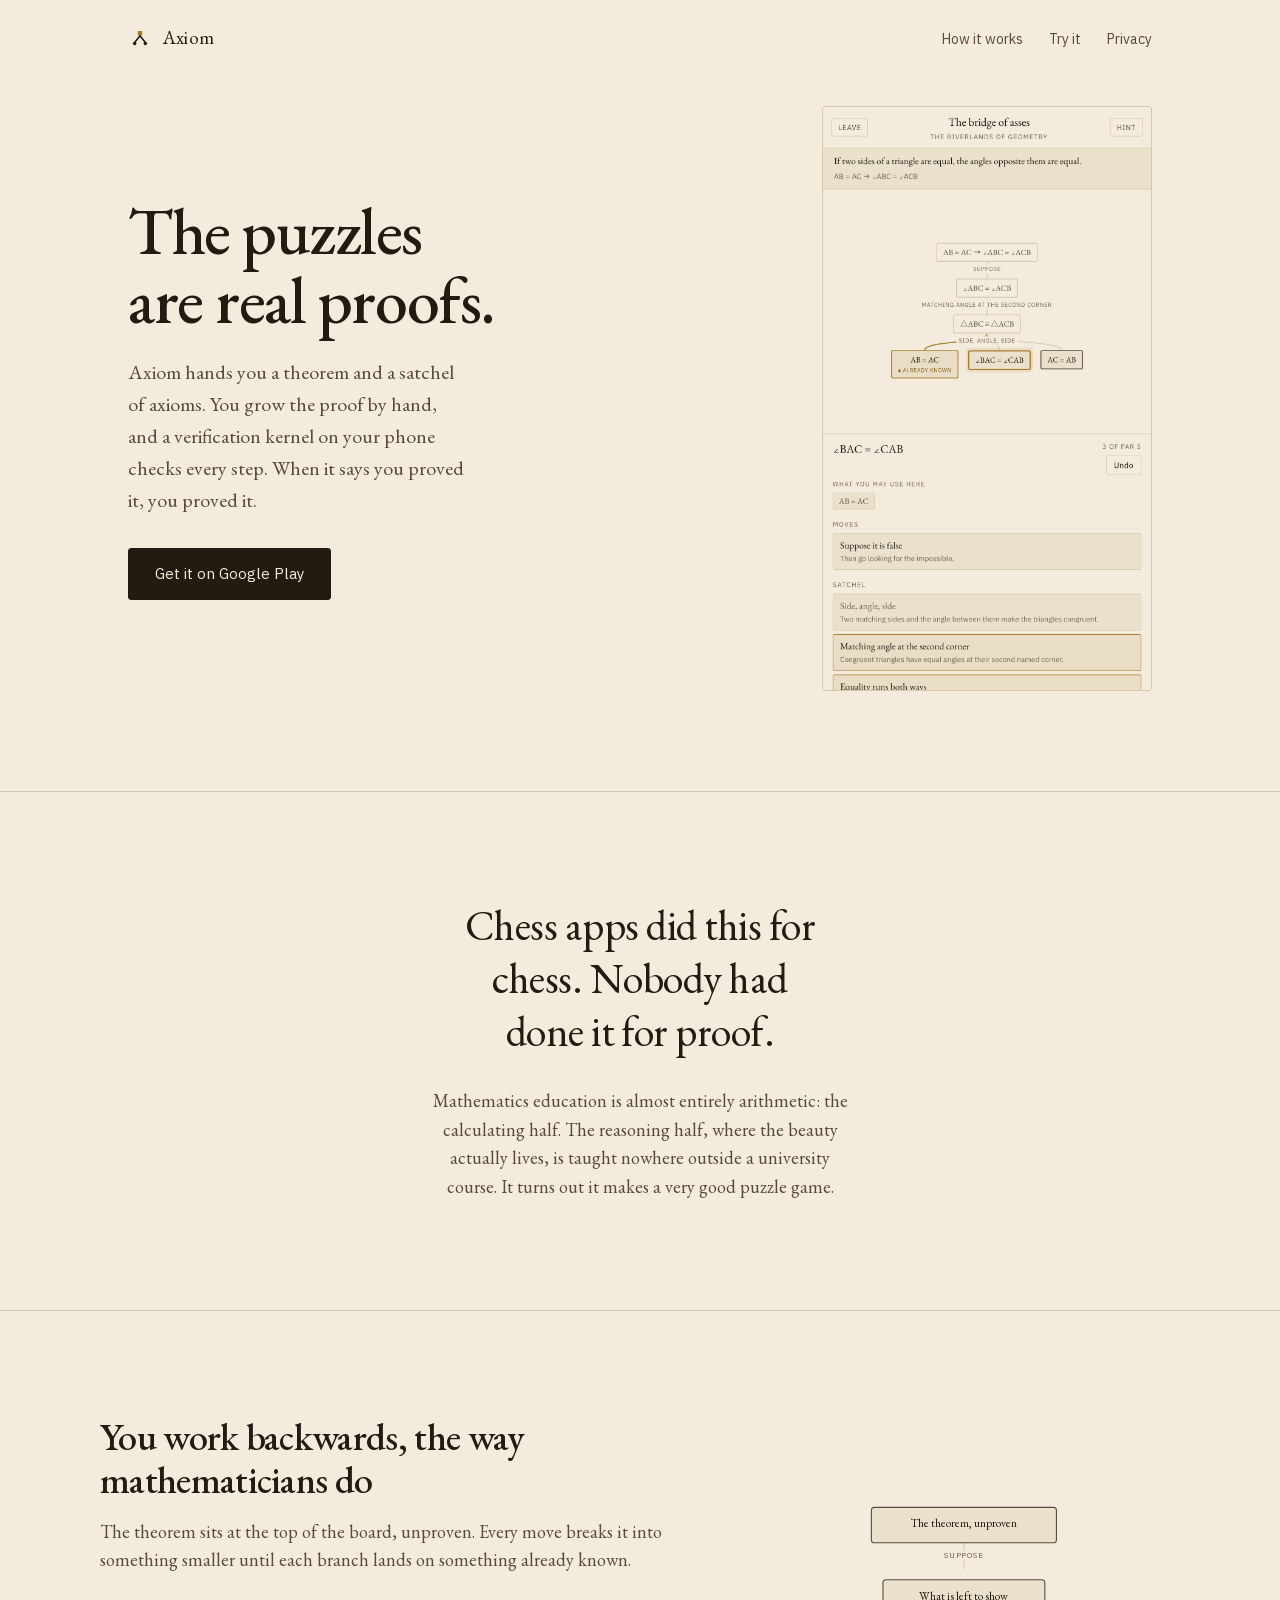
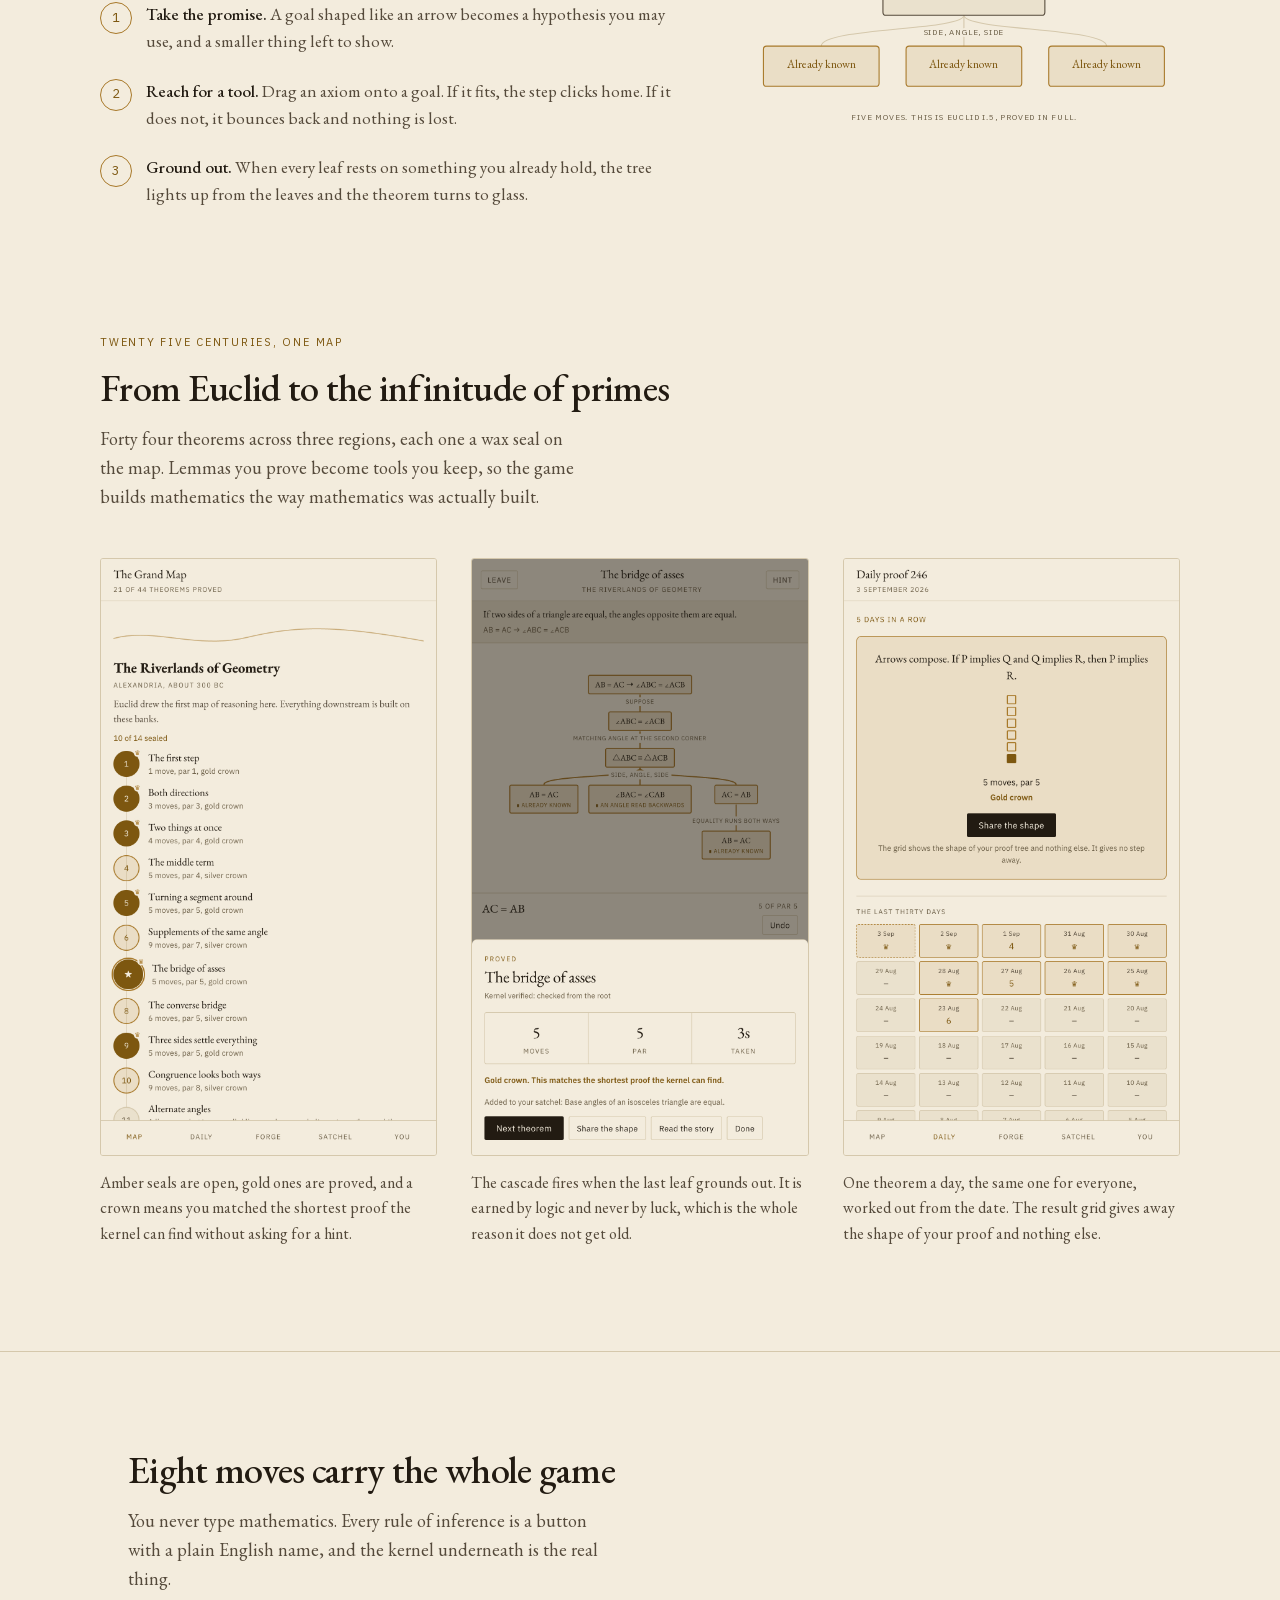
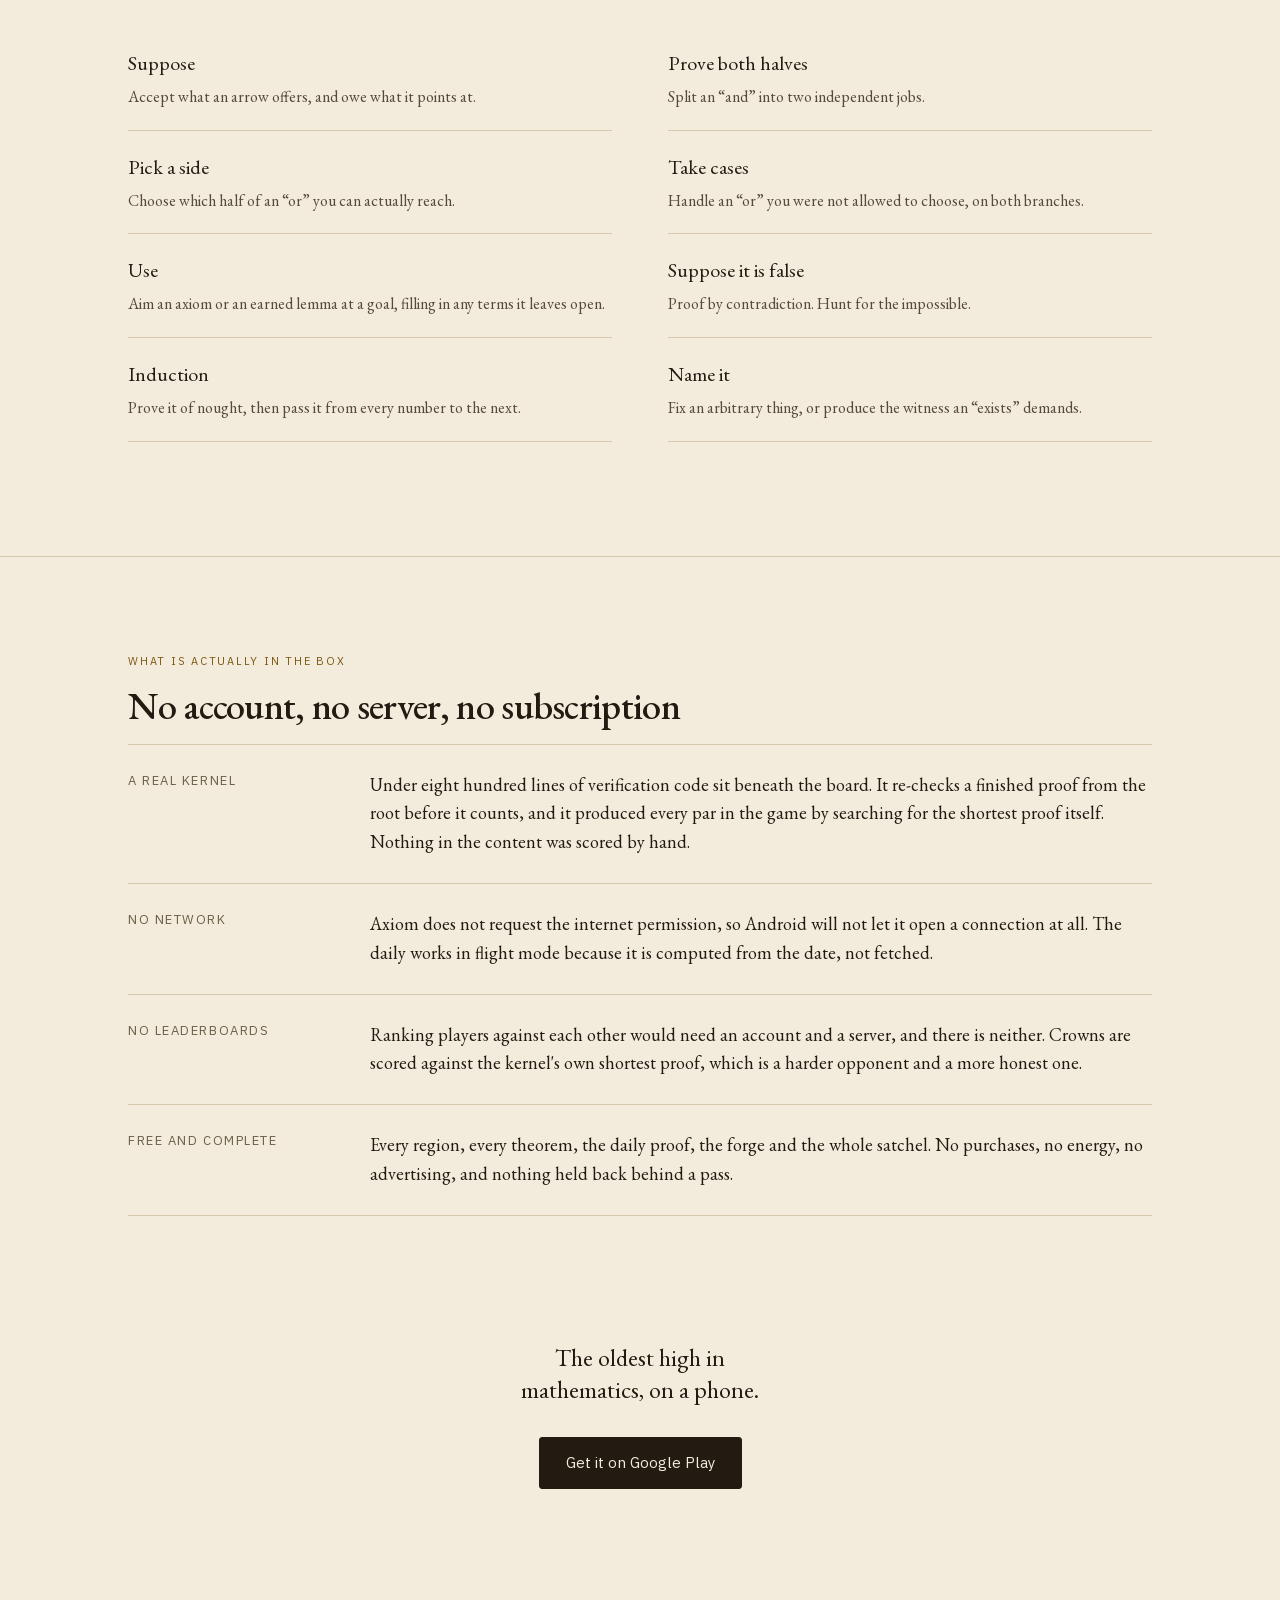
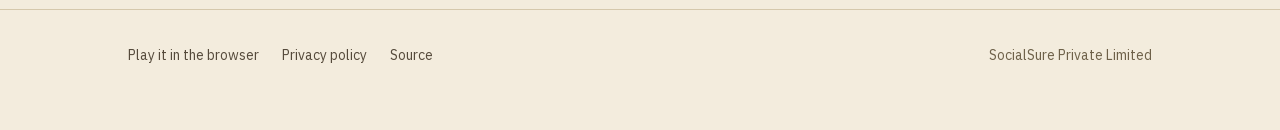
==== docs/index.html @ ab9def8e "Real mathematical proofs as drag-and-snap puzzles, checked by a verification kernel that ships insid" ====
<!doctype html>
<html lang="en">
<head>
<meta charset="utf-8">
<meta name="viewport" content="width=device-width, initial-scale=1">
<title>Axiom. The proof game.</title>
<meta name="description" content="A puzzle game whose puzzles are real mathematical theorems, checked by a verification kernel that runs on your phone. Euclid to the primes, a daily proof, and crowns for elegance. Free and offline.">
<meta property="og:title" content="Axiom. The proof game.">
<meta property="og:description" content="Prove real theorems by hand. A verification kernel checks every step, so when it says you proved it, you did.">
<meta property="og:type" content="website">
<link rel="icon" href="shots/icon.png">
<link rel="stylesheet" href="fonts/fonts.css">
<style>
  :root {
    --parch: #F3ECDD; --parch-2: #EAE1CD; --ink: #221B12; --ink-soft: #554A3B;
    --ink-faint: #6E6149; --hair: #D5C8AC; --gold: #7D5710; --gold-line: #A8792A;
    --gold-wash: rgba(168,121,42,0.13);
    --serif: "EB Garamond", Iowan Old Style, Palatino, Georgia, serif;
    --sans: "IBM Plex Sans", system-ui, -apple-system, sans-serif;
  }
  @media (prefers-color-scheme: dark) {
    :root { --parch: #17140F; --parch-2: #211C14; --ink: #EDE4D0; --ink-soft: #A99B82;
            --ink-faint: #9D8E6B; --hair: #3A3325; --gold: #D7A94A; --gold-line: #C69A3E;
            --gold-wash: rgba(215,169,74,0.14); }
  }
  * { box-sizing: border-box; }
  html { scroll-behavior: smooth; }
  body { margin: 0; background: var(--parch); color: var(--ink); font-family: var(--serif);
         font-size: 18px; line-height: 1.6; -webkit-font-smoothing: antialiased; }
  .wrap { max-width: 1080px; margin: 0 auto; padding: 0 28px; }
  a { color: var(--gold); }
  img { display: block; }
  .shot { width: 100%; height: auto; border: 1px solid var(--hair); border-radius: 3px; }

  .cta { display: inline-block; background: var(--ink); color: var(--parch); text-decoration: none;
         padding: 13px 26px; border-radius: 3px; font-family: var(--sans); font-size: 15px;
         border: 1px solid var(--ink); transition: transform .15s ease; }
  .cta:active { transform: translateY(1px); }
  .eyebrow { font-family: var(--sans); font-size: 11px; letter-spacing: .16em; text-transform: uppercase;
             color: var(--gold); margin: 0 0 14px; }

  nav { display: flex; align-items: center; justify-content: space-between; height: 76px; }
  .mark { display: flex; align-items: center; gap: 11px; font-size: 19px; letter-spacing: .01em; }
  .mark svg { width: 24px; height: 24px; display: block; }
  nav .links a { color: var(--ink-soft); text-decoration: none; font-family: var(--sans); font-size: 14px;
                 margin-left: 22px; }
  nav .links a:hover { color: var(--ink); }

  /* 1. hero: asymmetric split */
  .hero { display: grid; grid-template-columns: 1.1fr .9fr; gap: 60px; align-items: center;
          padding: 30px 0 100px; }
  .hero h1 { font-size: clamp(40px, 5.6vw, 66px); line-height: 1.04; letter-spacing: -.022em;
             margin: 0 0 22px; font-weight: 500; }
  .hero .sub { font-size: 20px; color: var(--ink-soft); margin: 0 0 32px; max-width: 34ch; }
  .hero .shot { max-width: 330px; margin-left: auto; }

  /* 2. manifesto: hairline band, type only, centred */
  .manifesto { border-top: 1px solid var(--hair); border-bottom: 1px solid var(--hair); padding: 108px 0;
               text-align: center; }
  .manifesto p.big { font-size: clamp(27px, 3.8vw, 42px); line-height: 1.26; margin: 0 auto;
                     max-width: 19ch; letter-spacing: -.012em; }
  .manifesto p.after { font-size: 18px; color: var(--ink-soft); max-width: 48ch; margin: 28px auto 0; }

  /* 3. diagram beside a numbered walk-through */
  .howto { display: grid; grid-template-columns: 1.15fr .85fr; gap: 64px; align-items: center;
           padding: 104px 0; }
  .howto h2, .gallery h2, .moves h2, .facts h2 { font-size: clamp(28px, 3.4vw, 38px); line-height: 1.14;
    letter-spacing: -.018em; margin: 0 0 16px; font-weight: 500; }
  .howto ol { list-style: none; counter-reset: step; padding: 0; margin: 26px 0 0; }
  .howto li { counter-increment: step; position: relative; padding-left: 46px; margin-bottom: 22px;
              color: var(--ink-soft); font-size: 17px; }
  .howto li::before { content: counter(step); position: absolute; left: 0; top: 1px; width: 30px; height: 30px;
    border: 1px solid var(--gold-line); border-radius: 50%; color: var(--gold); font-family: var(--sans);
    font-size: 13px; display: flex; align-items: center; justify-content: center; }
  .howto li b { color: var(--ink); font-weight: 500; }
  .diagram { width: 100%; height: auto; }
  .diagram .box { fill: var(--parch-2); stroke: var(--ink-soft); stroke-width: 1.4; }
  .diagram .box.done { fill: var(--gold-wash); stroke: var(--gold-line); }
  .diagram .edge { fill: none; stroke: var(--hair); stroke-width: 1.4; }
  .diagram text { font-family: var(--serif); font-size: 15px; fill: var(--ink); }
  .diagram text.rule { font-family: var(--sans); font-size: 10.5px; letter-spacing: .1em; fill: var(--ink-faint);
    paint-order: stroke; stroke: var(--parch); stroke-width: 5px; stroke-linejoin: round; }
  .diagram text.done { fill: var(--gold); }

  /* 4. gallery: one tall, two stacked */
  .gallery { padding: 0 0 104px; }
  .gallery .sub { color: var(--ink-soft); max-width: 54ch; margin: 0 0 46px; }
  .strip { display: grid; grid-template-columns: repeat(3, 1fr); gap: 34px; align-items: start; }
  figure { margin: 0; }
  figcaption { color: var(--ink-soft); font-size: 16px; margin-top: 14px; max-width: 42ch; }

  /* 5. the moves: definition rows in two columns */
  .moves { border-top: 1px solid var(--hair); padding: 96px 0; }
  .movegrid { display: grid; grid-template-columns: 1fr 1fr; column-gap: 56px; margin-top: 34px; }
  .movegrid div { padding: 20px 0; border-bottom: 1px solid var(--hair); }
  .movegrid dt { font-size: 20px; margin: 0 0 5px; }
  .movegrid dd { margin: 0; color: var(--ink-soft); font-size: 16px; }

  /* 6. facts: key and value rows, no cards */
  .facts { padding: 96px 0; border-top: 1px solid var(--hair); }
  .facts .row { display: grid; grid-template-columns: 13rem 1fr; gap: 34px; padding: 26px 0;
                border-bottom: 1px solid var(--hair); align-items: start; }
  .facts .row:first-of-type { border-top: 1px solid var(--hair); }
  .facts .k { font-family: var(--sans); font-size: 13px; letter-spacing: .12em; text-transform: uppercase;
              color: var(--ink-faint); }
  .facts .v { margin: 0; color: var(--ink); }

  .close { text-align: center; padding: 30px 0 120px; }
  .close p { font-size: 24px; max-width: 24ch; margin: 0 auto 30px; line-height: 1.35; }

  footer { border-top: 1px solid var(--hair); padding: 34px 0 64px; color: var(--ink-faint);
           font-family: var(--sans); font-size: 14px; }
  footer .row { display: flex; justify-content: space-between; gap: 20px; flex-wrap: wrap; }
  footer a { color: var(--ink-soft); text-decoration: none; margin-right: 20px; }
  footer a:hover { color: var(--ink); }

  .reveal { opacity: 0; transform: translateY(14px); transition: opacity .6s ease, transform .6s ease; }
  .reveal.in { opacity: 1; transform: none; }
  @media (prefers-reduced-motion: reduce) {
    html { scroll-behavior: auto; }
    .reveal { opacity: 1; transform: none; transition: none; }
  }

  @media (max-width: 880px) {
    body { font-size: 17px; }
    .hero, .howto, .strip, .movegrid { grid-template-columns: 1fr; gap: 40px; }
    .hero .shot { max-width: 300px; margin: 0 auto; }
    .strip { max-width: 330px; margin: 0 auto; gap: 44px; }
    .facts .row { grid-template-columns: 1fr; gap: 8px; }
    .manifesto { padding: 76px 0; }
    .howto, .moves, .facts { padding: 72px 0; }
    nav .links a { margin-left: 14px; font-size: 13px; }
  }
</style>
</head>
<body>

<div class="wrap">
  <nav>
    <span class="mark">
      <svg viewBox="0 0 108 108" aria-hidden="true">
        <path d="M54 44 L30 74" stroke="currentColor" stroke-width="7" stroke-linecap="round" fill="none"/>
        <path d="M54 44 L78 74" stroke="currentColor" stroke-width="7" stroke-linecap="round" fill="none"/>
        <rect x="44" y="22" width="20" height="20" rx="3" fill="#A8792A"/>
        <circle cx="30" cy="79" r="8" fill="currentColor"/>
        <circle cx="78" cy="79" r="8" fill="currentColor"/>
      </svg>
      Axiom
    </span>
    <span class="links">
      <a href="#how">How it works</a>
      <a href="play/">Try it</a>
      <a href="privacy-policy.html">Privacy</a>
    </span>
  </nav>

  <header class="hero">
    <div>
      <h1>The puzzles<br>are real proofs.</h1>
      <p class="sub">Axiom hands you a theorem and a satchel of axioms. You grow the proof by hand, and a
        verification kernel on your phone checks every step. When it says you proved it, you proved it.</p>
      <a class="cta" href="https://play.google.com/store/apps/details?id=com.mohdshayan.axiom">Get it on Google Play</a>
    </div>
    <img class="shot reveal" src="shots/01-board.png" width="1080" height="1920"
         alt="The proof board part way through Euclid's proof that the base angles of an isosceles triangle are equal.">
  </header>
</div>

<section class="manifesto">
  <div class="wrap">
    <p class="big">Chess apps did this for chess. Nobody had done it for proof.</p>
    <p class="after">Mathematics education is almost entirely arithmetic: the calculating half. The reasoning
      half, where the beauty actually lives, is taught nowhere outside a university course. It turns out it
      makes a very good puzzle game.</p>
  </div>
</section>

<section class="howto wrap" id="how">
  <div>
    <h2>You work backwards, the way mathematicians do</h2>
    <p style="color: var(--ink-soft); margin: 0;">The theorem sits at the top of the board, unproven. Every
      move breaks it into something smaller until each branch lands on something already known.</p>
    <ol>
      <li><b>Take the promise.</b> A goal shaped like an arrow becomes a hypothesis you may use, and a
        smaller thing left to show.</li>
      <li><b>Reach for a tool.</b> Drag an axiom onto a goal. If it fits, the step clicks home. If it does
        not, it bounces back and nothing is lost.</li>
      <li><b>Ground out.</b> When every leaf rests on something you already hold, the tree lights up from the
        leaves and the theorem turns to glass.</li>
    </ol>
  </div>
  <svg class="diagram" viewBox="0 0 560 330" role="img"
       aria-label="A proof tree: the theorem at the top, one intermediate goal, then three leaves that are already known.">
    <path class="edge" d="M280 62 C280 78 280 78 280 96"/>
    <path class="edge" d="M280 156 C280 176 95 172 95 196"/>
    <path class="edge" d="M280 156 C280 176 280 176 280 196"/>
    <path class="edge" d="M280 156 C280 176 465 172 465 196"/>
    <rect class="box" x="160" y="16" width="240" height="46" rx="4"/>
    <text x="280" y="39" text-anchor="middle" dominant-baseline="middle">The theorem, unproven</text>
    <text class="rule" x="280" y="82" text-anchor="middle">SUPPOSE</text>
    <rect class="box" x="175" y="110" width="210" height="46" rx="4"/>
    <text x="280" y="133" text-anchor="middle" dominant-baseline="middle">What is left to show</text>
    <text class="rule" x="280" y="182" text-anchor="middle">SIDE, ANGLE, SIDE</text>
    <rect class="box done" x="20" y="196" width="150" height="52" rx="4"/>
    <text class="done" x="95" y="222" text-anchor="middle" dominant-baseline="middle">Already known</text>
    <rect class="box done" x="205" y="196" width="150" height="52" rx="4"/>
    <text class="done" x="280" y="222" text-anchor="middle" dominant-baseline="middle">Already known</text>
    <rect class="box done" x="390" y="196" width="150" height="52" rx="4"/>
    <text class="done" x="465" y="222" text-anchor="middle" dominant-baseline="middle">Already known</text>
    <text class="rule" x="280" y="292" text-anchor="middle">FIVE MOVES. THIS IS EUCLID I.5, PROVED IN FULL.</text>
  </svg>
</section>

<section class="gallery wrap">
  <p class="eyebrow">Twenty five centuries, one map</p>
  <h2>From Euclid to the infinitude of primes</h2>
  <p class="sub">Forty four theorems across three regions, each one a wax seal on the map. Lemmas you prove
    become tools you keep, so the game builds mathematics the way mathematics was actually built.</p>
  <div class="strip">
    <figure class="reveal">
      <img class="shot" src="shots/03-map.png" width="1080" height="1920"
           alt="The Grand Map: a trail of wax seals through the Riverlands of Geometry, gold where a proof earned a crown.">
      <figcaption>Amber seals are open, gold ones are proved, and a crown means you matched the shortest
        proof the kernel can find without asking for a hint.</figcaption>
    </figure>
    <figure class="reveal">
      <img class="shot" src="shots/02-victory.png" width="1080" height="1920"
           alt="A finished proof lit up in gold, with the result card showing five moves against a par of five.">
      <figcaption>The cascade fires when the last leaf grounds out. It is earned by logic and never by
        luck, which is the whole reason it does not get old.</figcaption>
    </figure>
    <figure class="reveal">
      <img class="shot" src="shots/04-daily.png" width="1080" height="1920"
           alt="The daily proof screen showing a solved result, the spoiler free shape grid and a thirty day archive.">
      <figcaption>One theorem a day, the same one for everyone, worked out from the date. The result grid
        gives away the shape of your proof and nothing else.</figcaption>
    </figure>
  </div>
</section>

<section class="moves">
  <div class="wrap">
    <h2>Eight moves carry the whole game</h2>
    <p style="color: var(--ink-soft); max-width: 54ch; margin: 0;">You never type mathematics. Every rule of
      inference is a button with a plain English name, and the kernel underneath is the real thing.</p>
    <dl class="movegrid">
      <div><dt>Suppose</dt><dd>Accept what an arrow offers, and owe what it points at.</dd></div>
      <div><dt>Prove both halves</dt><dd>Split an “and” into two independent jobs.</dd></div>
      <div><dt>Pick a side</dt><dd>Choose which half of an “or” you can actually reach.</dd></div>
      <div><dt>Take cases</dt><dd>Handle an “or” you were not allowed to choose, on both branches.</dd></div>
      <div><dt>Use</dt><dd>Aim an axiom or an earned lemma at a goal, filling in any terms it leaves open.</dd></div>
      <div><dt>Suppose it is false</dt><dd>Proof by contradiction. Hunt for the impossible.</dd></div>
      <div><dt>Induction</dt><dd>Prove it of nought, then pass it from every number to the next.</dd></div>
      <div><dt>Name it</dt><dd>Fix an arbitrary thing, or produce the witness an “exists” demands.</dd></div>
    </dl>
  </div>
</section>

<section class="facts">
  <div class="wrap">
    <p class="eyebrow">What is actually in the box</p>
    <h2>No account, no server, no subscription</h2>
    <div class="row">
      <div class="k">A real kernel</div>
      <p class="v">Under eight hundred lines of verification code sit beneath the board. It re-checks a finished
        proof from the root before it counts, and it produced every par in the game by searching for the
        shortest proof itself. Nothing in the content was scored by hand.</p>
    </div>
    <div class="row">
      <div class="k">No network</div>
      <p class="v">Axiom does not request the internet permission, so Android will not let it open a
        connection at all. The daily works in flight mode because it is computed from the date, not fetched.</p>
    </div>
    <div class="row">
      <div class="k">No leaderboards</div>
      <p class="v">Ranking players against each other would need an account and a server, and there is
        neither. Crowns are scored against the kernel's own shortest proof, which is a harder opponent and a
        more honest one.</p>
    </div>
    <div class="row">
      <div class="k">Free and complete</div>
      <p class="v">Every region, every theorem, the daily proof, the forge and the whole satchel. No
        purchases, no energy, no advertising, and nothing held back behind a pass.</p>
    </div>
  </div>
</section>

<section class="close wrap">
  <p>The oldest high in mathematics, on a phone.</p>
  <a class="cta" href="https://play.google.com/store/apps/details?id=com.mohdshayan.axiom">Get it on Google Play</a>
</section>

<footer>
  <div class="wrap row">
    <span>
      <a href="play/">Play it in the browser</a>
      <a href="privacy-policy.html">Privacy policy</a>
      <a href="https://github.com/shayanmohd/axiom">Source</a>
    </span>
    <span>SocialSure Private Limited</span>
  </div>
</footer>

<script>
  var io = new IntersectionObserver(function (entries) {
    entries.forEach(function (e) { if (e.isIntersecting) { e.target.classList.add('in'); io.unobserve(e.target); } });
  }, { threshold: 0.12 });
  document.querySelectorAll('.reveal').forEach(function (el) { io.observe(el); });
</script>
</body>
</html>
---- docs/fonts/fonts.css ----
/* cyrillic-ext */
@font-face {
  font-family: 'EB Garamond';
  font-style: italic;
  font-weight: 400 600;
  font-display: swap;
  src: url(SlGWmQSNjdsmc35JDF1K5GRweDY1ZyHKpWiGIg.woff2) format('woff2');
  unicode-range: U+0460-052F, U+1C80-1C8A, U+20B4, U+2DE0-2DFF, U+A640-A69F, U+FE2E-FE2F;
}
/* cyrillic */
@font-face {
  font-family: 'EB Garamond';
  font-style: italic;
  font-weight: 400 600;
  font-display: swap;
  src: url(SlGWmQSNjdsmc35JDF1K5GRweD81ZyHKpWiGIg.woff2) format('woff2');
  unicode-range: U+0301, U+0400-045F, U+0490-0491, U+04B0-04B1, U+2116;
}
/* greek-ext */
@font-face {
  font-family: 'EB Garamond';
  font-style: italic;
  font-weight: 400 600;
  font-display: swap;
  src: url(SlGWmQSNjdsmc35JDF1K5GRweDc1ZyHKpWiGIg.woff2) format('woff2');
  unicode-range: U+1F00-1FFF;
}
/* greek */
@font-face {
  font-family: 'EB Garamond';
  font-style: italic;
  font-weight: 400 600;
  font-display: swap;
  src: url(SlGWmQSNjdsmc35JDF1K5GRweDg1ZyHKpWiGIg.woff2) format('woff2');
  unicode-range: U+0370-0377, U+037A-037F, U+0384-038A, U+038C, U+038E-03A1, U+03A3-03FF;
}
/* vietnamese */
@font-face {
  font-family: 'EB Garamond';
  font-style: italic;
  font-weight: 400 600;
  font-display: swap;
  src: url(SlGWmQSNjdsmc35JDF1K5GRweDQ1ZyHKpWiGIg.woff2) format('woff2');
  unicode-range: U+0102-0103, U+0110-0111, U+0128-0129, U+0168-0169, U+01A0-01A1, U+01AF-01B0, U+0300-0301, U+0303-0304, U+0308-0309, U+0323, U+0329, U+1EA0-1EF9, U+20AB;
}
/* latin-ext */
@font-face {
  font-family: 'EB Garamond';
  font-style: italic;
  font-weight: 400 600;
  font-display: swap;
  src: url(SlGWmQSNjdsmc35JDF1K5GRweDU1ZyHKpWiGIg.woff2) format('woff2');
  unicode-range: U+0100-02BA, U+02BD-02C5, U+02C7-02CC, U+02CE-02D7, U+02DD-02FF, U+0304, U+0308, U+0329, U+1D00-1DBF, U+1E00-1E9F, U+1EF2-1EFF, U+2020, U+20A0-20AB, U+20AD-20C0, U+2113, U+2C60-2C7F, U+A720-A7FF;
}
/* latin */
@font-face {
  font-family: 'EB Garamond';
  font-style: italic;
  font-weight: 400 600;
  font-display: swap;
  src: url(SlGWmQSNjdsmc35JDF1K5GRweDs1ZyHKpWg.woff2) format('woff2');
  unicode-range: U+0000-00FF, U+0131, U+0152-0153, U+02BB-02BC, U+02C6, U+02DA, U+02DC, U+0304, U+0308, U+0329, U+2000-206F, U+20AC, U+2122, U+2191, U+2193, U+2212, U+2215, U+FEFF, U+FFFD;
}
/* cyrillic-ext */
@font-face {
  font-family: 'EB Garamond';
  font-style: normal;
  font-weight: 400 700;
  font-display: swap;
  src: url(SlGUmQSNjdsmc35JDF1K5GR4SDk_YAPIlWk.woff2) format('woff2');
  unicode-range: U+0460-052F, U+1C80-1C8A, U+20B4, U+2DE0-2DFF, U+A640-A69F, U+FE2E-FE2F;
}
/* cyrillic */
@font-face {
  font-family: 'EB Garamond';
  font-style: normal;
  font-weight: 400 700;
  font-display: swap;
  src: url(SlGUmQSNjdsmc35JDF1K5GRxSDk_YAPIlWk.woff2) format('woff2');
  unicode-range: U+0301, U+0400-045F, U+0490-0491, U+04B0-04B1, U+2116;
}
/* greek-ext */
@font-face {
  font-family: 'EB Garamond';
  font-style: normal;
  font-weight: 400 700;
  font-display: swap;
  src: url(SlGUmQSNjdsmc35JDF1K5GR5SDk_YAPIlWk.woff2) format('woff2');
  unicode-range: U+1F00-1FFF;
}
/* greek */
@font-face {
  font-family: 'EB Garamond';
  font-style: normal;
  font-weight: 400 700;
  font-display: swap;
  src: url(SlGUmQSNjdsmc35JDF1K5GR2SDk_YAPIlWk.woff2) format('woff2');
  unicode-range: U+0370-0377, U+037A-037F, U+0384-038A, U+038C, U+038E-03A1, U+03A3-03FF;
}
/* vietnamese */
@font-face {
  font-family: 'EB Garamond';
  font-style: normal;
  font-weight: 400 700;
  font-display: swap;
  src: url(SlGUmQSNjdsmc35JDF1K5GR6SDk_YAPIlWk.woff2) format('woff2');
  unicode-range: U+0102-0103, U+0110-0111, U+0128-0129, U+0168-0169, U+01A0-01A1, U+01AF-01B0, U+0300-0301, U+0303-0304, U+0308-0309, U+0323, U+0329, U+1EA0-1EF9, U+20AB;
}
/* latin-ext */
@font-face {
  font-family: 'EB Garamond';
  font-style: normal;
  font-weight: 400 700;
  font-display: swap;
  src: url(SlGUmQSNjdsmc35JDF1K5GR7SDk_YAPIlWk.woff2) format('woff2');
  unicode-range: U+0100-02BA, U+02BD-02C5, U+02C7-02CC, U+02CE-02D7, U+02DD-02FF, U+0304, U+0308, U+0329, U+1D00-1DBF, U+1E00-1E9F, U+1EF2-1EFF, U+2020, U+20A0-20AB, U+20AD-20C0, U+2113, U+2C60-2C7F, U+A720-A7FF;
}
/* latin */
@font-face {
  font-family: 'EB Garamond';
  font-style: normal;
  font-weight: 400 700;
  font-display: swap;
  src: url(SlGUmQSNjdsmc35JDF1K5GR1SDk_YAPI.woff2) format('woff2');
  unicode-range: U+0000-00FF, U+0131, U+0152-0153, U+02BB-02BC, U+02C6, U+02DA, U+02DC, U+0304, U+0308, U+0329, U+2000-206F, U+20AC, U+2122, U+2191, U+2193, U+2212, U+2215, U+FEFF, U+FFFD;
}
/* cyrillic-ext */
@font-face {
  font-family: 'IBM Plex Sans';
  font-style: normal;
  font-weight: 400;
  font-stretch: 100%;
  font-display: swap;
  src: url(zYXzKVElMYYaJe8bpLHnCwDKr932-G7dytD-Dmu1syxTKYbSB4ZhRNU.woff2) format('woff2');
  unicode-range: U+0460-052F, U+1C80-1C8A, U+20B4, U+2DE0-2DFF, U+A640-A69F, U+FE2E-FE2F;
}
/* cyrillic */
@font-face {
  font-family: 'IBM Plex Sans';
  font-style: normal;
  font-weight: 400;
  font-stretch: 100%;
  font-display: swap;
  src: url(zYXzKVElMYYaJe8bpLHnCwDKr932-G7dytD-Dmu1syxaKYbSB4ZhRNU.woff2) format('woff2');
  unicode-range: U+0301, U+0400-045F, U+0490-0491, U+04B0-04B1, U+2116;
}
/* greek */
@font-face {
  font-family: 'IBM Plex Sans';
  font-style: normal;
  font-weight: 400;
  font-stretch: 100%;
  font-display: swap;
  src: url(zYXzKVElMYYaJe8bpLHnCwDKr932-G7dytD-Dmu1syxdKYbSB4ZhRNU.woff2) format('woff2');
  unicode-range: U+0370-0377, U+037A-037F, U+0384-038A, U+038C, U+038E-03A1, U+03A3-03FF;
}
/* vietnamese */
@font-face {
  font-family: 'IBM Plex Sans';
  font-style: normal;
  font-weight: 400;
  font-stretch: 100%;
  font-display: swap;
  src: url(zYXzKVElMYYaJe8bpLHnCwDKr932-G7dytD-Dmu1syxRKYbSB4ZhRNU.woff2) format('woff2');
  unicode-range: U+0102-0103, U+0110-0111, U+0128-0129, U+0168-0169, U+01A0-01A1, U+01AF-01B0, U+0300-0301, U+0303-0304, U+0308-0309, U+0323, U+0329, U+1EA0-1EF9, U+20AB;
}
/* latin-ext */
@font-face {
  font-family: 'IBM Plex Sans';
  font-style: normal;
  font-weight: 400;
  font-stretch: 100%;
  font-display: swap;
  src: url(zYXzKVElMYYaJe8bpLHnCwDKr932-G7dytD-Dmu1syxQKYbSB4ZhRNU.woff2) format('woff2');
  unicode-range: U+0100-02BA, U+02BD-02C5, U+02C7-02CC, U+02CE-02D7, U+02DD-02FF, U+0304, U+0308, U+0329, U+1D00-1DBF, U+1E00-1E9F, U+1EF2-1EFF, U+2020, U+20A0-20AB, U+20AD-20C0, U+2113, U+2C60-2C7F, U+A720-A7FF;
}
/* latin */
@font-face {
  font-family: 'IBM Plex Sans';
  font-style: normal;
  font-weight: 400;
  font-stretch: 100%;
  font-display: swap;
  src: url(zYXzKVElMYYaJe8bpLHnCwDKr932-G7dytD-Dmu1syxeKYbSB4Zh.woff2) format('woff2');
  unicode-range: U+0000-00FF, U+0131, U+0152-0153, U+02BB-02BC, U+02C6, U+02DA, U+02DC, U+0304, U+0308, U+0329, U+2000-206F, U+20AC, U+2122, U+2191, U+2193, U+2212, U+2215, U+FEFF, U+FFFD;
}
/* cyrillic-ext */
@font-face {
  font-family: 'IBM Plex Sans';
  font-style: normal;
  font-weight: 500;
  font-stretch: 100%;
  font-display: swap;
  src: url(zYXzKVElMYYaJe8bpLHnCwDKr932-G7dytD-Dmu1syxTKYbSB4ZhRNU.woff2) format('woff2');
  unicode-range: U+0460-052F, U+1C80-1C8A, U+20B4, U+2DE0-2DFF, U+A640-A69F, U+FE2E-FE2F;
}
/* cyrillic */
@font-face {
  font-family: 'IBM Plex Sans';
  font-style: normal;
  font-weight: 500;
  font-stretch: 100%;
  font-display: swap;
  src: url(zYXzKVElMYYaJe8bpLHnCwDKr932-G7dytD-Dmu1syxaKYbSB4ZhRNU.woff2) format('woff2');
  unicode-range: U+0301, U+0400-045F, U+0490-0491, U+04B0-04B1, U+2116;
}
/* greek */
@font-face {
  font-family: 'IBM Plex Sans';
  font-style: normal;
  font-weight: 500;
  font-stretch: 100%;
  font-display: swap;
  src: url(zYXzKVElMYYaJe8bpLHnCwDKr932-G7dytD-Dmu1syxdKYbSB4ZhRNU.woff2) format('woff2');
  unicode-range: U+0370-0377, U+037A-037F, U+0384-038A, U+038C, U+038E-03A1, U+03A3-03FF;
}
/* vietnamese */
@font-face {
  font-family: 'IBM Plex Sans';
  font-style: normal;
  font-weight: 500;
  font-stretch: 100%;
  font-display: swap;
  src: url(zYXzKVElMYYaJe8bpLHnCwDKr932-G7dytD-Dmu1syxRKYbSB4ZhRNU.woff2) format('woff2');
  unicode-range: U+0102-0103, U+0110-0111, U+0128-0129, U+0168-0169, U+01A0-01A1, U+01AF-01B0, U+0300-0301, U+0303-0304, U+0308-0309, U+0323, U+0329, U+1EA0-1EF9, U+20AB;
}
/* latin-ext */
@font-face {
  font-family: 'IBM Plex Sans';
  font-style: normal;
  font-weight: 500;
  font-stretch: 100%;
  font-display: swap;
  src: url(zYXzKVElMYYaJe8bpLHnCwDKr932-G7dytD-Dmu1syxQKYbSB4ZhRNU.woff2) format('woff2');
  unicode-range: U+0100-02BA, U+02BD-02C5, U+02C7-02CC, U+02CE-02D7, U+02DD-02FF, U+0304, U+0308, U+0329, U+1D00-1DBF, U+1E00-1E9F, U+1EF2-1EFF, U+2020, U+20A0-20AB, U+20AD-20C0, U+2113, U+2C60-2C7F, U+A720-A7FF;
}
/* latin */
@font-face {
  font-family: 'IBM Plex Sans';
  font-style: normal;
  font-weight: 500;
  font-stretch: 100%;
  font-display: swap;
  src: url(zYXzKVElMYYaJe8bpLHnCwDKr932-G7dytD-Dmu1syxeKYbSB4Zh.woff2) format('woff2');
  unicode-range: U+0000-00FF, U+0131, U+0152-0153, U+02BB-02BC, U+02C6, U+02DA, U+02DC, U+0304, U+0308, U+0329, U+2000-206F, U+20AC, U+2122, U+2191, U+2193, U+2212, U+2215, U+FEFF, U+FFFD;
}
/* cyrillic-ext */
@font-face {
  font-family: 'IBM Plex Sans';
  font-style: normal;
  font-weight: 600;
  font-stretch: 100%;
  font-display: swap;
  src: url(zYXzKVElMYYaJe8bpLHnCwDKr932-G7dytD-Dmu1syxTKYbSB4ZhRNU.woff2) format('woff2');
  unicode-range: U+0460-052F, U+1C80-1C8A, U+20B4, U+2DE0-2DFF, U+A640-A69F, U+FE2E-FE2F;
}
/* cyrillic */
@font-face {
  font-family: 'IBM Plex Sans';
  font-style: normal;
  font-weight: 600;
  font-stretch: 100%;
  font-display: swap;
  src: url(zYXzKVElMYYaJe8bpLHnCwDKr932-G7dytD-Dmu1syxaKYbSB4ZhRNU.woff2) format('woff2');
  unicode-range: U+0301, U+0400-045F, U+0490-0491, U+04B0-04B1, U+2116;
}
/* greek */
@font-face {
  font-family: 'IBM Plex Sans';
  font-style: normal;
  font-weight: 600;
  font-stretch: 100%;
  font-display: swap;
  src: url(zYXzKVElMYYaJe8bpLHnCwDKr932-G7dytD-Dmu1syxdKYbSB4ZhRNU.woff2) format('woff2');
  unicode-range: U+0370-0377, U+037A-037F, U+0384-038A, U+038C, U+038E-03A1, U+03A3-03FF;
}
/* vietnamese */
@font-face {
  font-family: 'IBM Plex Sans';
  font-style: normal;
  font-weight: 600;
  font-stretch: 100%;
  font-display: swap;
  src: url(zYXzKVElMYYaJe8bpLHnCwDKr932-G7dytD-Dmu1syxRKYbSB4ZhRNU.woff2) format('woff2');
  unicode-range: U+0102-0103, U+0110-0111, U+0128-0129, U+0168-0169, U+01A0-01A1, U+01AF-01B0, U+0300-0301, U+0303-0304, U+0308-0309, U+0323, U+0329, U+1EA0-1EF9, U+20AB;
}
/* latin-ext */
@font-face {
  font-family: 'IBM Plex Sans';
  font-style: normal;
  font-weight: 600;
  font-stretch: 100%;
  font-display: swap;
  src: url(zYXzKVElMYYaJe8bpLHnCwDKr932-G7dytD-Dmu1syxQKYbSB4ZhRNU.woff2) format('woff2');
  unicode-range: U+0100-02BA, U+02BD-02C5, U+02C7-02CC, U+02CE-02D7, U+02DD-02FF, U+0304, U+0308, U+0329, U+1D00-1DBF, U+1E00-1E9F, U+1EF2-1EFF, U+2020, U+20A0-20AB, U+20AD-20C0, U+2113, U+2C60-2C7F, U+A720-A7FF;
}
/* latin */
@font-face {
  font-family: 'IBM Plex Sans';
  font-style: normal;
  font-weight: 600;
  font-stretch: 100%;
  font-display: swap;
  src: url(zYXzKVElMYYaJe8bpLHnCwDKr932-G7dytD-Dmu1syxeKYbSB4Zh.woff2) format('woff2');
  unicode-range: U+0000-00FF, U+0131, U+0152-0153, U+02BB-02BC, U+02C6, U+02DA, U+02DC, U+0304, U+0308, U+0329, U+2000-206F, U+20AC, U+2122, U+2191, U+2193, U+2212, U+2215, U+FEFF, U+FFFD;
}
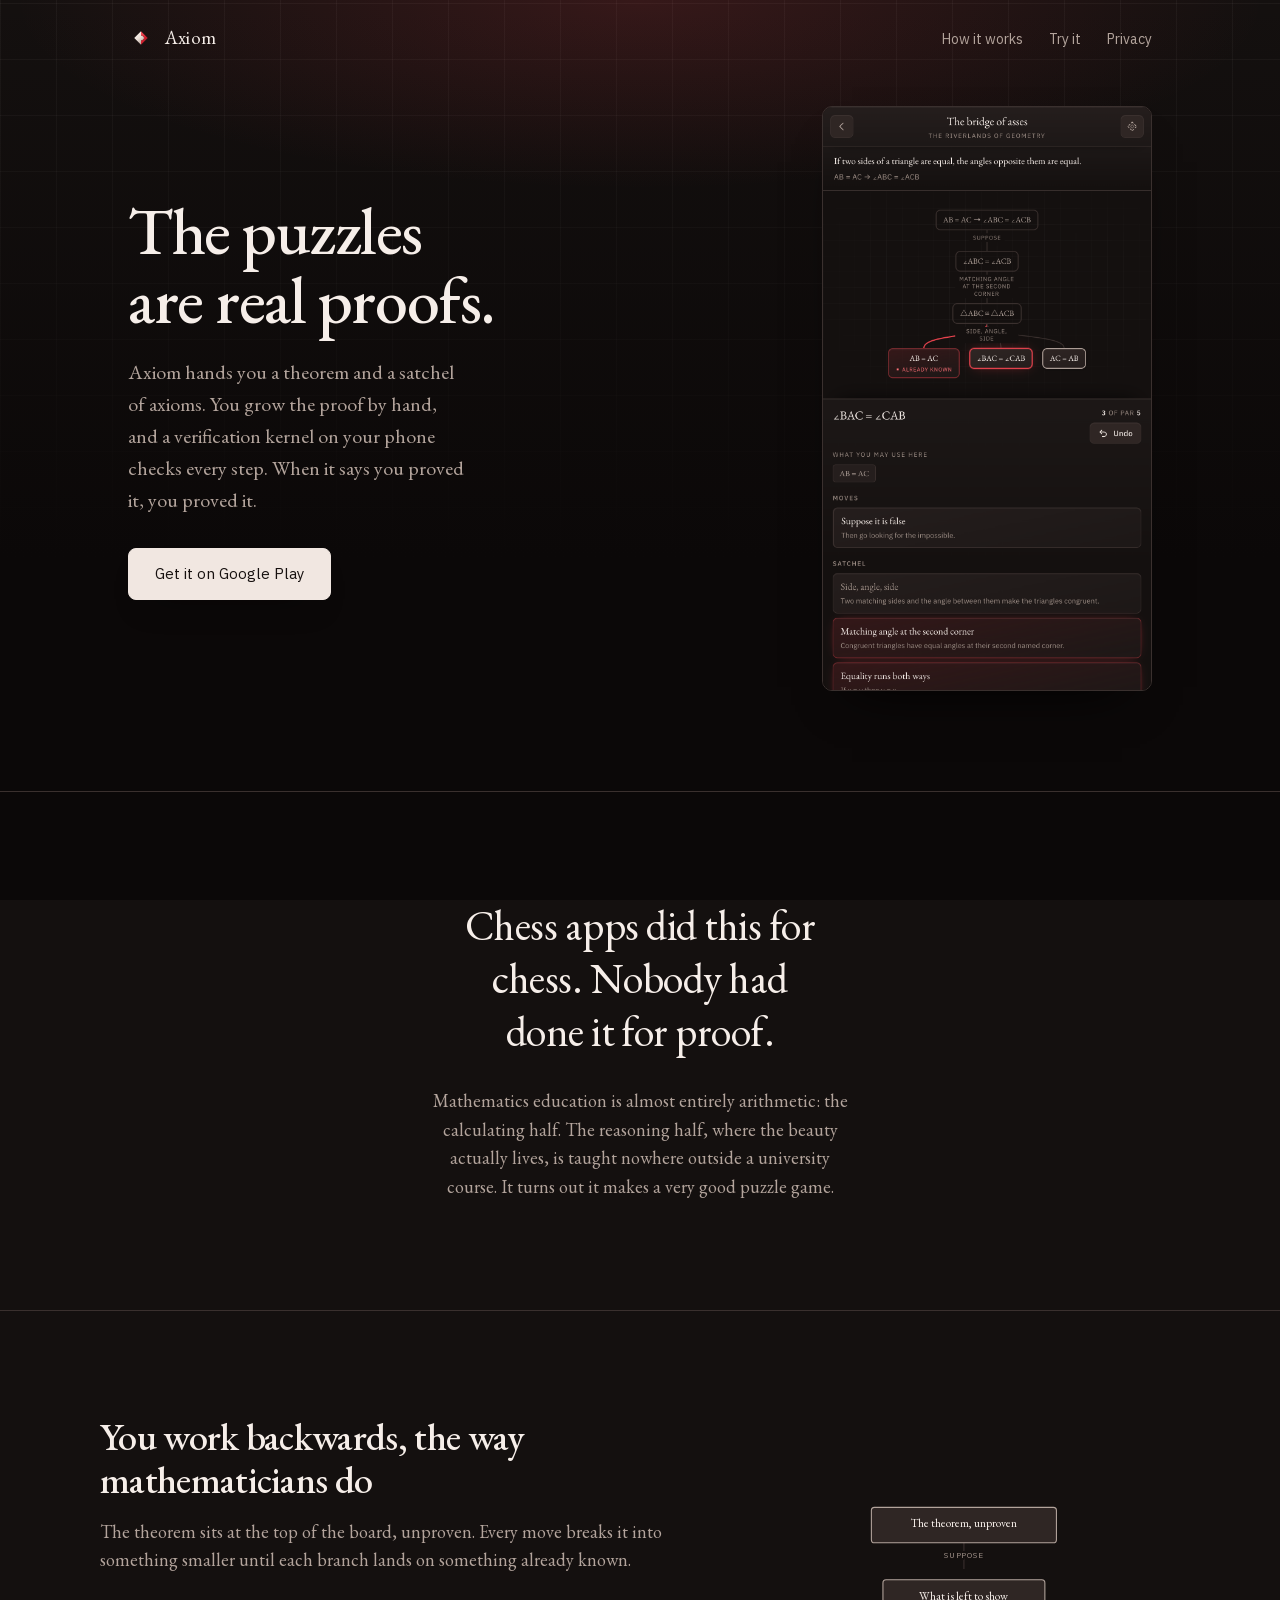
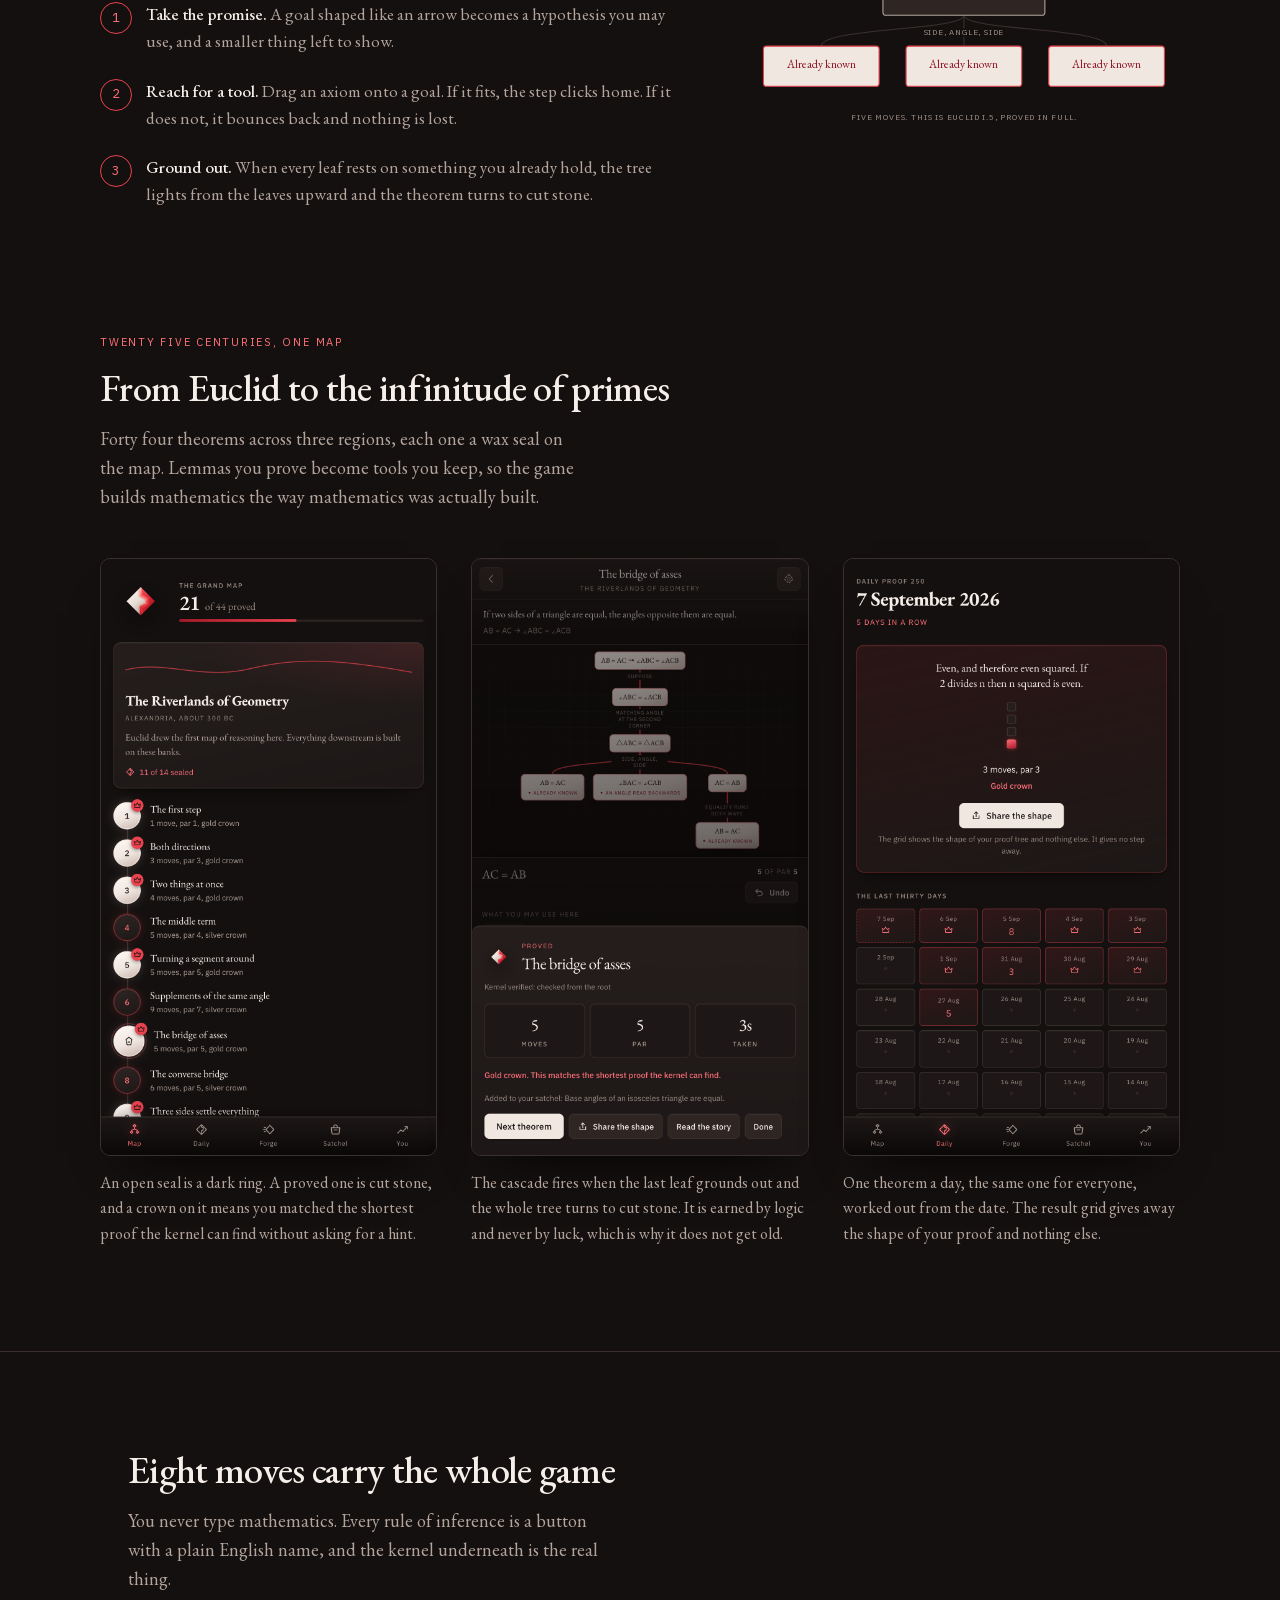
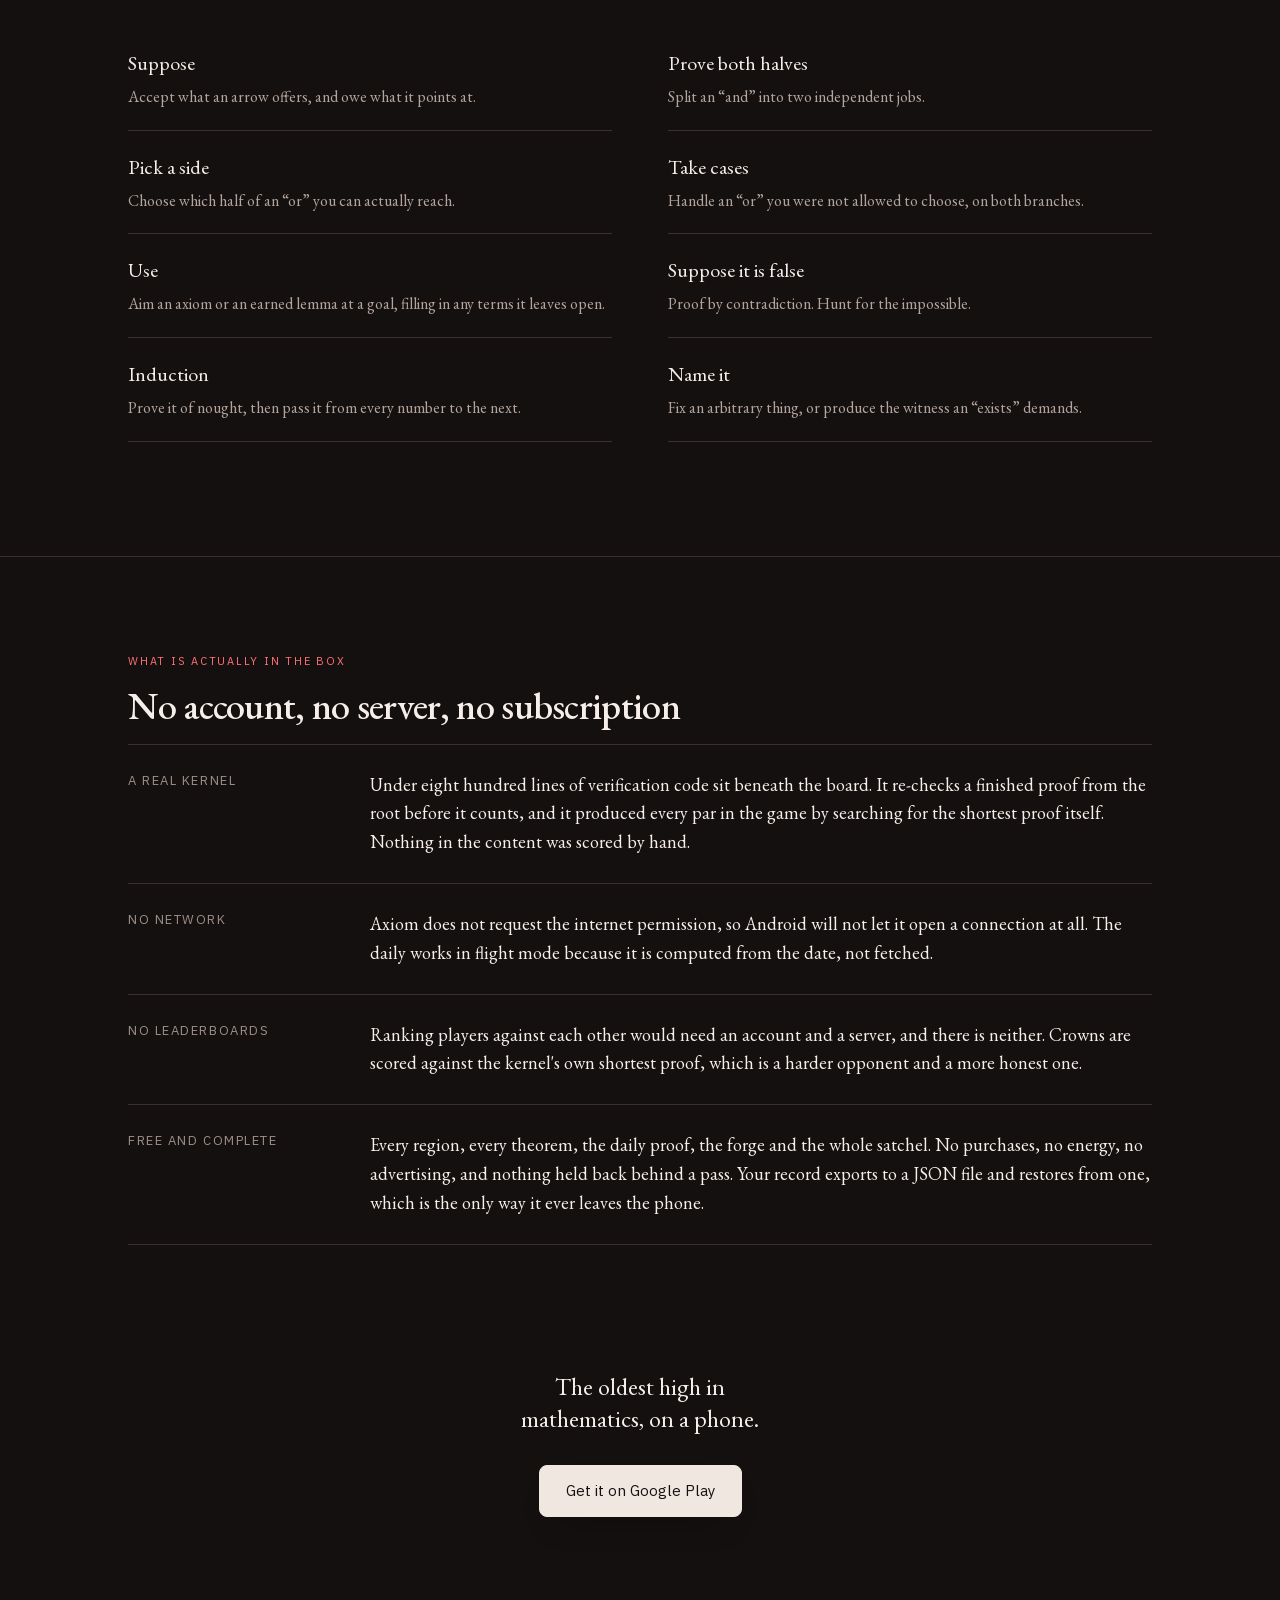
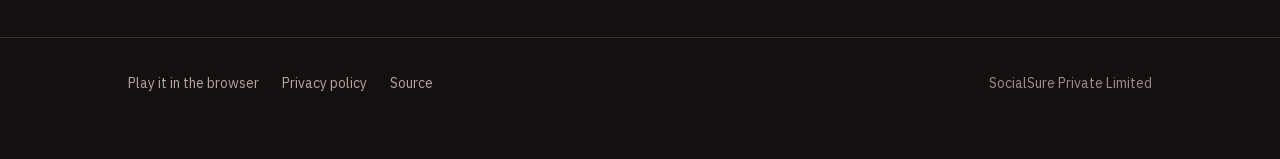
==== commit d41f124f: "1.0.1: charcoal and crimson identity built from the interlocking proof mark, and the bugs that came " ====
--- a/docs/index.html
+++ b/docs/index.html
@@ -12,36 +12,39 @@
 <link rel="stylesheet" href="fonts/fonts.css">
 <style>
   :root {
-    --parch: #F3ECDD; --parch-2: #EAE1CD; --ink: #221B12; --ink-soft: #554A3B;
-    --ink-faint: #6E6149; --hair: #D5C8AC; --gold: #7D5710; --gold-line: #A8792A;
-    --gold-wash: rgba(168,121,42,0.13);
+    --parch: #14100F; --parch-2: #1D1817; --parch-3: #2F2624; --ink: #F6EEE9; --ink-soft: #B3A49C;
+    --ink-faint: #9C8D85; --hair: #3A302E; --gold: #FF7078; --gold-line: #E8434E;
+    --gold-wash: rgba(232,67,78,0.14); --bone: #F1E7E1;
     --serif: "EB Garamond", Iowan Old Style, Palatino, Georgia, serif;
     --sans: "IBM Plex Sans", system-ui, -apple-system, sans-serif;
-  }
-  @media (prefers-color-scheme: dark) {
-    :root { --parch: #17140F; --parch-2: #211C14; --ink: #EDE4D0; --ink-soft: #A99B82;
-            --ink-faint: #9D8E6B; --hair: #3A3325; --gold: #D7A94A; --gold-line: #C69A3E;
-            --gold-wash: rgba(215,169,74,0.14); }
   }
   * { box-sizing: border-box; }
   html { scroll-behavior: smooth; }
   body { margin: 0; background: var(--parch); color: var(--ink); font-family: var(--serif);
-         font-size: 18px; line-height: 1.6; -webkit-font-smoothing: antialiased; }
+         font-size: 18px; line-height: 1.6; -webkit-font-smoothing: antialiased;
+         background-image:
+           radial-gradient(70% 30% at 50% 0%, rgba(232,67,78,0.16), rgba(232,67,78,0) 70%),
+           linear-gradient(180deg, rgba(20,16,15,0) 0%, rgba(11,8,8,1) 62%),
+           repeating-linear-gradient(0deg, rgba(246,238,233,0.045) 0 1px, transparent 1px 56px),
+           repeating-linear-gradient(90deg, rgba(246,238,233,0.045) 0 1px, transparent 1px 56px);
+         background-attachment: fixed; }
   .wrap { max-width: 1080px; margin: 0 auto; padding: 0 28px; }
   a { color: var(--gold); }
   img { display: block; }
-  .shot { width: 100%; height: auto; border: 1px solid var(--hair); border-radius: 3px; }
-
-  .cta { display: inline-block; background: var(--ink); color: var(--parch); text-decoration: none;
-         padding: 13px 26px; border-radius: 3px; font-family: var(--sans); font-size: 15px;
-         border: 1px solid var(--ink); transition: transform .15s ease; }
+  .shot { width: 100%; height: auto; border: 1px solid var(--hair); border-radius: 10px;
+    box-shadow: 0 26px 50px -30px rgba(0,0,0,1); }
+
+  .cta { display: inline-block; background: var(--bone); color: #16100F; text-decoration: none;
+         padding: 13px 26px; border-radius: 8px; font-family: var(--sans); font-size: 15px;
+         border: 1px solid var(--bone); transition: transform .15s ease;
+         box-shadow: 0 16px 34px -22px rgba(0,0,0,.95); }
   .cta:active { transform: translateY(1px); }
   .eyebrow { font-family: var(--sans); font-size: 11px; letter-spacing: .16em; text-transform: uppercase;
              color: var(--gold); margin: 0 0 14px; }
 
   nav { display: flex; align-items: center; justify-content: space-between; height: 76px; }
   .mark { display: flex; align-items: center; gap: 11px; font-size: 19px; letter-spacing: .01em; }
-  .mark svg { width: 24px; height: 24px; display: block; }
+  .mark svg { width: 26px; height: 26px; display: block; }
   nav .links a { color: var(--ink-soft); text-decoration: none; font-family: var(--sans); font-size: 14px;
                  margin-left: 22px; }
   nav .links a:hover { color: var(--ink); }
@@ -74,13 +77,13 @@
     font-size: 13px; display: flex; align-items: center; justify-content: center; }
   .howto li b { color: var(--ink); font-weight: 500; }
   .diagram { width: 100%; height: auto; }
-  .diagram .box { fill: var(--parch-2); stroke: var(--ink-soft); stroke-width: 1.4; }
-  .diagram .box.done { fill: var(--gold-wash); stroke: var(--gold-line); }
+  .diagram .box { fill: var(--parch-3); stroke: var(--ink-soft); stroke-width: 1.4; }
+  .diagram .box.done { fill: var(--bone); stroke: var(--gold-line); }
   .diagram .edge { fill: none; stroke: var(--hair); stroke-width: 1.4; }
   .diagram text { font-family: var(--serif); font-size: 15px; fill: var(--ink); }
   .diagram text.rule { font-family: var(--sans); font-size: 10.5px; letter-spacing: .1em; fill: var(--ink-faint);
     paint-order: stroke; stroke: var(--parch); stroke-width: 5px; stroke-linejoin: round; }
-  .diagram text.done { fill: var(--gold); }
+  .diagram text.done { fill: #8E1523; }
 
   /* 4. gallery: one tall, two stacked */
   .gallery { padding: 0 0 104px; }
@@ -139,11 +142,16 @@
   <nav>
     <span class="mark">
       <svg viewBox="0 0 108 108" aria-hidden="true">
-        <path d="M54 44 L30 74" stroke="currentColor" stroke-width="7" stroke-linecap="round" fill="none"/>
-        <path d="M54 44 L78 74" stroke="currentColor" stroke-width="7" stroke-linecap="round" fill="none"/>
-        <rect x="44" y="22" width="20" height="20" rx="3" fill="#A8792A"/>
-        <circle cx="30" cy="79" r="8" fill="currentColor"/>
-        <circle cx="78" cy="79" r="8" fill="currentColor"/>
+        <defs>
+          <linearGradient id="nb" x1=".1" y1="0" x2=".7" y2="1">
+            <stop offset="0" stop-color="#FFFAF6"/><stop offset=".55" stop-color="#EADFD7"/><stop offset="1" stop-color="#B9A49B"/>
+          </linearGradient>
+          <linearGradient id="nc" x1=".2" y1="0" x2=".9" y2="1">
+            <stop offset="0" stop-color="#F4515C"/><stop offset=".5" stop-color="#D0212F"/><stop offset="1" stop-color="#7E1220"/>
+          </linearGradient>
+        </defs>
+        <path d="M26 54 L54 26 L54 43 L66 49 L66 59 L54 65 L54 82 Z" fill="url(#nb)"/>
+        <path d="M54 26 L82 54 L54 82 L54 65 L66 59 L66 49 L54 43 Z" fill="url(#nc)"/>
       </svg>
       Axiom
     </span>
@@ -185,8 +193,8 @@
         smaller thing left to show.</li>
       <li><b>Reach for a tool.</b> Drag an axiom onto a goal. If it fits, the step clicks home. If it does
         not, it bounces back and nothing is lost.</li>
-      <li><b>Ground out.</b> When every leaf rests on something you already hold, the tree lights up from the
-        leaves and the theorem turns to glass.</li>
+      <li><b>Ground out.</b> When every leaf rests on something you already hold, the tree lights from the
+        leaves upward and the theorem turns to cut stone.</li>
     </ol>
   </div>
   <svg class="diagram" viewBox="0 0 560 330" role="img"
@@ -219,15 +227,15 @@
   <div class="strip">
     <figure class="reveal">
       <img class="shot" src="shots/03-map.png" width="1080" height="1920"
-           alt="The Grand Map: a trail of wax seals through the Riverlands of Geometry, gold where a proof earned a crown.">
-      <figcaption>Amber seals are open, gold ones are proved, and a crown means you matched the shortest
-        proof the kernel can find without asking for a hint.</figcaption>
+           alt="The Grand Map: the mark of the interlocking proof, a progress bar, and a trail of seals through the Riverlands of Geometry.">
+      <figcaption>An open seal is a dark ring. A proved one is cut stone, and a crown on it means you
+        matched the shortest proof the kernel can find without asking for a hint.</figcaption>
     </figure>
     <figure class="reveal">
       <img class="shot" src="shots/02-victory.png" width="1080" height="1920"
-           alt="A finished proof lit up in gold, with the result card showing five moves against a par of five.">
-      <figcaption>The cascade fires when the last leaf grounds out. It is earned by logic and never by
-        luck, which is the whole reason it does not get old.</figcaption>
+           alt="A finished proof, every node turned to pale stone with crimson edges, and a result card showing five moves against a par of five.">
+      <figcaption>The cascade fires when the last leaf grounds out and the whole tree turns to cut stone.
+        It is earned by logic and never by luck, which is why it does not get old.</figcaption>
     </figure>
     <figure class="reveal">
       <img class="shot" src="shots/04-daily.png" width="1080" height="1920"
@@ -280,7 +288,8 @@
     <div class="row">
       <div class="k">Free and complete</div>
       <p class="v">Every region, every theorem, the daily proof, the forge and the whole satchel. No
-        purchases, no energy, no advertising, and nothing held back behind a pass.</p>
+        purchases, no energy, no advertising, and nothing held back behind a pass. Your record exports to a
+        JSON file and restores from one, which is the only way it ever leaves the phone.</p>
     </div>
   </div>
 </section>
